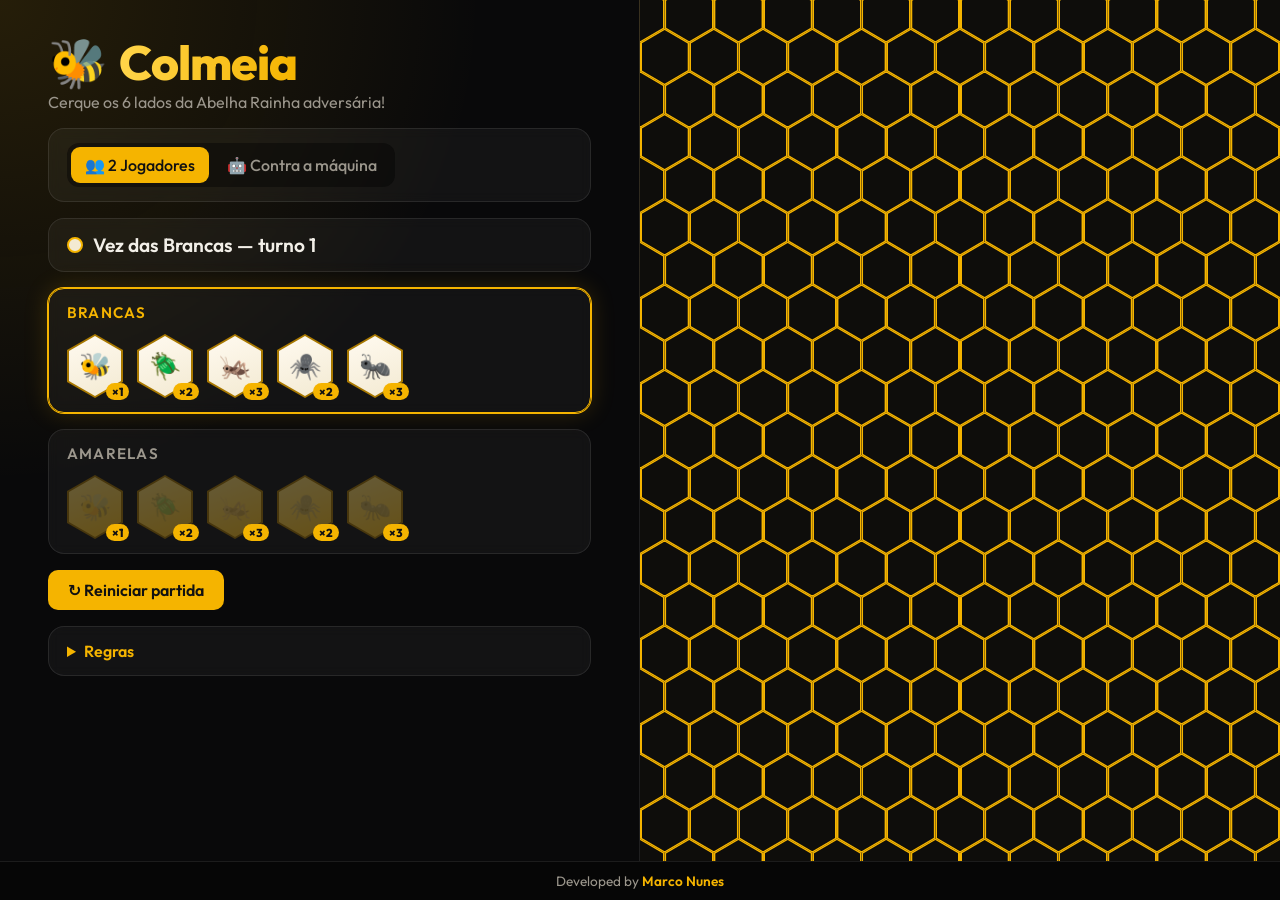
==== index.html @ 964f312e "Jogo Colmeia (Hive) em HTML, CSS e JS - Tabuleiro hexagonal com regras oficiais do Hive (colocação, " ====
<!DOCTYPE html>
<html lang="pt-BR">
<head>
  <meta charset="UTF-8">
  <meta name="viewport" content="width=device-width, initial-scale=1.0, viewport-fit=cover">
  <meta name="theme-color" content="#09090a">
  <title>Colmeia</title>
  <link rel="preconnect" href="https://fonts.googleapis.com">
  <link rel="preconnect" href="https://fonts.gstatic.com" crossorigin>
  <link href="https://fonts.googleapis.com/css2?family=Outfit:wght@400;500;600;800&display=swap" rel="stylesheet">
  <link rel="stylesheet" href="style.css">
</head>
<body>
  <main class="jogo">
    <!-- Metade esquerda: painel do jogo (no celular, vira barra de cima + bandeja de baixo) -->
    <section class="painel">
      <header class="topo">
        <h1><span class="logo">🐝</span><span class="titulo">Colmeia</span></h1>
        <p class="subtitulo">Cerque os 6 lados da Abelha Rainha adversária!</p>
        <button class="abrir-menu" id="abrir-menu" aria-label="Abrir menu">☰</button>
      </header>

      <div class="cartao placar">
        <div id="status" class="status"></div>
        <div id="mensagem" class="mensagem"></div>
      </div>

      <div class="reservas">
        <div class="reserva cartao" id="reserva-branco">
          <h2></h2>
          <div class="pecas"></div>
        </div>
        <div class="reserva cartao" id="reserva-preto">
          <h2></h2>
          <div class="pecas"></div>
        </div>
      </div>

      <div id="info" class="info cartao"></div>

      <!-- Menu: no computador fica no painel; no celular abre por cima -->
      <div class="menu" id="menu">
        <div class="menu-folha">
          <div class="menu-cabecalho">
            <span>Menu</span>
            <button class="fechar-menu" id="fechar-menu" aria-label="Fechar menu">✕</button>
          </div>

          <div class="cartao controles">
            <div class="modos">
              <button class="modo ativo" data-modo="dois">👥 2 Jogadores</button>
              <button class="modo" data-modo="maquina">🤖 Contra a máquina</button>
            </div>
            <label class="nivel" id="nivel-box" hidden>
              Nível
              <select id="nivel">
                <option value="facil">Fácil</option>
                <option value="normal" selected>Normal</option>
              </select>
            </label>
          </div>

          <button id="reiniciar" class="botao">↻ Reiniciar partida</button>

          <details class="regras cartao">
            <summary>Regras</summary>
            <ul>
              <li><b>Objetivo:</b> cercar os 6 lados da Rainha adversária (com peças de qualquer cor). Se as duas forem cercadas ao mesmo tempo, empata.</li>
              <li><b>No seu turno:</b> coloque uma peça da reserva <i>ou</i> mova uma peça do tabuleiro.</li>
              <li><b>Colocação:</b> a 1ª peça vai no centro; a 2ª encosta nela. Depois, a peça nova só pode encostar em peças da sua cor e nunca em peças do adversário.</li>
              <li><b>Rainha:</b> deve entrar até o seu 4º turno. Antes disso você não pode mover peças.</li>
              <li><b>Colmeia única:</b> nenhum movimento pode separar a colmeia em duas partes.</li>
              <li><b>Deslizar:</b> a peça precisa caber fisicamente no caminho. Gafanhoto e Besouro são exceções.</li>
            </ul>
          </details>

        </div>
      </div>
    </section>

    <!-- Metade direita: a colmeia (tabuleiro) -->
    <section class="colmeia" id="colmeia"></section>
  </main>

  <footer class="rodape">
    Developed by <strong>Marco Nunes</strong>
  </footer>

  <script src="script.js"></script>
</body>
</html>
---- style.css ----
* {
  margin: 0;
  padding: 0;
  box-sizing: border-box;
}

[hidden] { display: none !important; }

:root {
  --hex: polygon(50% 0%, 100% 25%, 100% 75%, 50% 100%, 0% 75%, 0% 25%);

  --fundo: #09090a;
  --cartao: rgba(255, 255, 255, 0.045);
  --linha: rgba(255, 255, 255, 0.09);
  --texto: #f2efe8;
  --suave: #9b968c;

  --mel: #f5b400;
  --mel-claro: #ffd54a;
  --mel-escuro: #a87800;

  --branca: #f3ead2;
  --preta: #ffc21a;
  --verde: #2ecc71;
}

html, body {
  height: 100%;
  overflow: hidden;
  background: var(--fundo);
  color: var(--texto);
  font-family: 'Outfit', system-ui, sans-serif;
}

body {
  display: flex;
  flex-direction: column;
  height: 100dvh;
}

.jogo {
  flex: 1;
  display: flex;
  min-height: 0;
}

/* ---------- Painel (metade esquerda) ---------- */
.painel {
  width: 50%;
  height: 100%;
  overflow-y: auto;
  padding: 32px clamp(16px, 4vw, 48px);
  display: flex;
  flex-direction: column;
  gap: 16px;
  background:
    radial-gradient(circle at 0% 0%, rgba(245, 180, 0, 0.12), transparent 45%),
    var(--fundo);
  border-right: 1px solid var(--linha);
}

.topo h1 {
  display: flex;
  align-items: center;
  gap: 12px;
  font-size: clamp(2rem, 4vw, 3rem);
  font-weight: 800;
  letter-spacing: -0.02em;
}

.topo .titulo {
  background: linear-gradient(90deg, var(--mel-claro), var(--mel));
  -webkit-background-clip: text;
  background-clip: text;
  color: transparent;
}

.subtitulo {
  color: var(--suave);
}

.cartao {
  background: var(--cartao);
  border: 1px solid var(--linha);
  border-radius: 16px;
  padding: 14px 18px;
  backdrop-filter: blur(6px);
}

/* Modos de jogo */
.controles {
  display: flex;
  flex-wrap: wrap;
  align-items: center;
  gap: 12px;
}

.modos {
  display: flex;
  padding: 4px;
  gap: 4px;
  background: rgba(0, 0, 0, 0.4);
  border-radius: 12px;
}

.modo {
  border: none;
  background: transparent;
  color: var(--suave);
  font: inherit;
  font-weight: 500;
  padding: 8px 14px;
  border-radius: 9px;
  cursor: pointer;
  transition: background 0.2s, color 0.2s;
}

.modo:hover { color: var(--texto); }

.modo.ativo {
  background: var(--mel);
  color: #111;
}

.nivel {
  display: flex;
  align-items: center;
  gap: 8px;
  color: var(--suave);
}

.nivel select {
  font: inherit;
  color: var(--texto);
  background: #1a1a1c;
  border: 1px solid var(--linha);
  border-radius: 8px;
  padding: 6px 10px;
}

/* Status */
.status {
  display: flex;
  align-items: center;
  gap: 10px;
  font-size: 1.2rem;
  font-weight: 600;
}

.status .bolinha {
  width: 16px;
  height: 16px;
  border-radius: 50%;
  border: 2px solid var(--mel);
}

.status .bolinha.branco { background: var(--branca); }
.status .bolinha.preto { background: var(--preta); }

.mensagem {
  min-height: 1.3em;
  margin-top: 4px;
  color: #ff8a80;
}

.mensagem:empty { display: none; }

.mensagem.vitoria {
  color: var(--mel-claro);
  font-size: 1.5rem;
  font-weight: 800;
}

/* Reservas */
.reservas {
  display: grid;
  gap: 16px;
}

.reserva {
  transition: border-color 0.25s, box-shadow 0.25s;
}

.reserva.vez {
  border-color: var(--mel);
  box-shadow: 0 0 0 1px var(--mel), 0 0 24px rgba(245, 180, 0, 0.18);
}

.reserva h2 {
  font-size: 0.95rem;
  font-weight: 600;
  color: var(--suave);
  text-transform: uppercase;
  letter-spacing: 0.08em;
  margin-bottom: 12px;
}

.reserva.vez h2 { color: var(--mel); }

.pecas {
  display: flex;
  flex-wrap: wrap;
  gap: 14px;
}

.slot { position: relative; }

.ficha {
  width: 56px;
  height: 64px;
  border: none;
  background: var(--mel-escuro);
  clip-path: var(--hex);
  cursor: pointer;
  display: flex;
  align-items: center;
  justify-content: center;
  transition: transform 0.15s ease, background 0.15s;
}

.ficha .face {
  width: calc(100% - 4px);
  height: calc(100% - 4px);
  clip-path: var(--hex);
  display: flex;
  align-items: center;
  justify-content: center;
  font-size: 26px;
}

.ficha.branco .face { background: linear-gradient(160deg, #fffaf0, var(--branca)); }
.ficha.preto .face { background: linear-gradient(160deg, #ffe07a, var(--preta)); }

.ficha:hover:not(:disabled) {
  transform: scale(1.12);
  background: var(--mel);
}

.ficha.ativa { background: var(--mel-claro); }
.ficha.ativa .face {
  width: calc(100% - 10px);
  height: calc(100% - 10px);
}

.ficha:disabled {
  cursor: not-allowed;
  opacity: 0.35;
}

.qtd {
  position: absolute;
  right: -6px;
  bottom: -2px;
  background: var(--mel);
  color: #111;
  font-size: 0.72rem;
  font-weight: 800;
  padding: 1px 6px;
  border-radius: 10px;
}

.info { line-height: 1.5; }
.info:empty { display: none; }
.info small { color: var(--suave); }

.botao {
  align-self: flex-start;
  padding: 10px 20px;
  font: inherit;
  font-weight: 600;
  color: #111;
  background: var(--mel);
  border: none;
  border-radius: 10px;
  cursor: pointer;
  transition: transform 0.15s, background 0.15s;
}

.botao:hover {
  background: var(--mel-claro);
  transform: translateY(-1px);
}

.regras summary {
  cursor: pointer;
  font-weight: 600;
  color: var(--mel);
}

.regras ul {
  margin-top: 10px;
  padding-left: 20px;
  line-height: 1.6;
  color: #d6d1c6;
}

/* ---------- Colmeia (metade direita) ---------- */
.colmeia {
  position: relative;
  width: 50%;
  height: 100%;
  overflow: hidden;
  background: radial-gradient(circle at center, #1c1503 0%, var(--fundo) 75%);
}

.gomo .borda,
.gomo .miolo {
  clip-path: var(--hex);
}

/* Wrapper: posição e animação (sem clip-path para a sombra aparecer) */
.gomo {
  position: absolute;
  cursor: pointer;
  transition: transform 0.2s ease, filter 0.2s ease;
  z-index: 1;
}

/* Linhas amarelas da colmeia */
.gomo .borda {
  width: 100%;
  height: 100%;
  background: var(--mel);
  display: flex;
  align-items: center;
  justify-content: center;
}

/* Interior — onde ficam as peças/imagens */
.gomo .miolo {
  position: relative;
  width: calc(100% - var(--espessura) * 2);
  height: calc(100% - var(--espessura) * 2);
  background: #0e0d0b center / cover no-repeat;
  display: flex;
  align-items: center;
  justify-content: center;
  font-size: var(--fonte);
  transition: background-color 0.2s ease;
}

.gomo .miolo.branco { background-color: var(--branca); }
.gomo .miolo.preto { background-color: var(--preta); }

.gomo .altura {
  position: absolute;
  bottom: 12%;
  font-size: 0.32em;
  font-weight: 800;
  color: #111;
  background: var(--mel-claro);
  padding: 0 6px;
  border-radius: 8px;
}

.gomo:hover {
  transform: scale(1.12);
  z-index: 10;
  filter: drop-shadow(0 0 10px rgba(245, 180, 0, 0.55));
}

.gomo:hover .borda { background: var(--mel-claro); }

.gomo:hover .miolo:not(.peca) {
  background-color: #3a2c05;
}

/* Última jogada */
.gomo.ultima .borda { background: #fff; }

/* Peça selecionada */
.gomo.origem {
  --espessura: 4px !important;
  z-index: 5;
  filter: drop-shadow(0 0 12px rgba(255, 213, 74, 0.8));
}

.gomo.origem .borda { background: var(--mel-claro); }

/* Destinos possíveis */
.gomo.destino .miolo:not(.peca) {
  background-color: rgba(46, 204, 113, 0.3);
  animation: pulsar 1.2s ease-in-out infinite;
}

.gomo.destino .borda { background: var(--verde); }

@keyframes pulsar {
  50% { background-color: rgba(46, 204, 113, 0.55); }
}

/* ---------- Rodapé ---------- */
.rodape {
  padding: 10px 16px;
  text-align: center;
  font-size: 0.85rem;
  color: var(--suave);
  border-top: 1px solid var(--linha);
  background: #060606;
}

.rodape strong {
  color: var(--mel);
  font-weight: 600;
}

/* ---------- Menu ---------- */
/* No computador o menu fica dentro do painel, como itens normais */
.menu,
.menu-folha { display: contents; }

.menu-cabecalho,
.abrir-menu { display: none; }

.topo { order: -2; }
.controles { order: -1; }

.abrir-menu,
.fechar-menu {
  width: 44px;
  height: 44px;
  flex-shrink: 0;
  align-items: center;
  justify-content: center;
  font-size: 1.3rem;
  color: var(--texto);
  background: var(--cartao);
  border: 1px solid var(--linha);
  border-radius: 12px;
  cursor: pointer;
}

body {
  touch-action: manipulation;
  -webkit-tap-highlight-color: transparent;
}

/* ---------- Celular / tablet: layout de app ---------- */
@media (max-width: 900px) {
  /* Barra de cima, tabuleiro no meio, reserva embaixo — tudo numa tela, sem rolar */
  .jogo {
    display: grid;
    grid-template-columns: 100%;
    grid-template-rows: auto auto minmax(0, 1fr) auto;
    grid-template-areas: "topo" "placar" "colmeia" "reservas";
  }

  .painel { display: contents; }

  .topo {
    grid-area: topo;
    display: flex;
    align-items: center;
    justify-content: space-between;
    padding: 10px 14px 8px;
    padding-top: max(10px, env(safe-area-inset-top));
  }

  .topo h1 { font-size: 1.5rem; gap: 8px; }
  .subtitulo { display: none; }
  .abrir-menu { display: flex; }

  .placar {
    grid-area: placar;
    margin: 0 12px 10px;
    padding: 10px 14px;
    border-radius: 12px;
  }

  .status { font-size: 1rem; }
  .mensagem { font-size: 0.9rem; }
  .mensagem.vitoria { font-size: 1.2rem; }

  .colmeia {
    grid-area: colmeia;
    width: 100%;
    height: auto;
    min-height: 0;
    border-top: 1px solid var(--linha);
    border-bottom: 1px solid var(--linha);
  }

  /* Dica flutua sobre a parte de baixo do tabuleiro (não muda o tamanho dele) */
  .info {
    grid-area: colmeia;
    align-self: end;
    z-index: 20;
    margin: 10px;
    padding: 8px 12px;
    font-size: 0.85rem;
    border-radius: 12px;
    background: rgba(20, 20, 22, 0.92);
    pointer-events: none;
  }

  /* Bandeja: só a reserva de quem está jogando */
  .reservas {
    grid-area: reservas;
    padding: 8px 12px;
    gap: 8px;
  }

  .reserva { padding: 8px 10px 10px; }
  .reserva:not(.vez) { display: none; }
  .reservas:not(:has(.vez)) .reserva { display: block; }   /* fim de jogo: mostra as duas */

  .reserva h2 {
    font-size: 0.72rem;
    margin-bottom: 6px;
  }

  .pecas {
    flex-wrap: nowrap;
    justify-content: space-around;
    gap: 6px;
  }

  .ficha { width: 54px; height: 62px; }
  .ficha .face { font-size: 26px; }

  .rodape {
    padding: 4px 12px;
    padding-bottom: max(4px, env(safe-area-inset-bottom));
    font-size: 0.7rem;
  }

  /* Menu abre por cima, vindo de baixo */
  .menu {
    display: none;
    position: fixed;
    inset: 0;
    z-index: 100;
    align-items: flex-end;
    background: rgba(0, 0, 0, 0.6);
    backdrop-filter: blur(4px);
  }

  .menu.aberto { display: flex; }

  .menu-folha {
    display: flex;
    flex-direction: column;
    gap: 14px;
    width: 100%;
    max-height: 85dvh;
    overflow-y: auto;
    padding: 16px 16px max(20px, env(safe-area-inset-bottom));
    background: #141416;
    border-top: 1px solid var(--linha);
    border-radius: 20px 20px 0 0;
    animation: subir 0.25s ease;
  }

  .menu-cabecalho {
    display: flex;
    align-items: center;
    justify-content: space-between;
    font-size: 1.1rem;
    font-weight: 600;
  }

  .fechar-menu { display: flex; }

  .modos { width: 100%; }
  .modo { flex: 1; padding: 12px 6px; }

  .botao {
    align-self: stretch;
    padding: 14px;
  }
}

/* Celular deitado: tabuleiro à direita, controles à esquerda */
@media (max-width: 900px) and (orientation: landscape) and (max-height: 500px) {
  .jogo {
    grid-template-columns: minmax(220px, 40%) 1fr;
    grid-template-rows: auto auto minmax(0, 1fr) auto;
    grid-template-areas: "topo colmeia" "placar colmeia" "info colmeia" "reservas colmeia";
  }

  .colmeia { border: none; border-left: 1px solid var(--linha); }
  .info { grid-area: info; align-self: start; background: var(--cartao); }
  .pecas { flex-wrap: wrap; justify-content: flex-start; }
  .ficha { width: 44px; height: 50px; }
  .ficha .face { font-size: 20px; }
}

@keyframes subir {
  from { transform: translateY(100%); }
}

@media (min-width: 901px) and (max-height: 760px) {
  .reservas { grid-template-columns: 1fr 1fr; }
  .pecas { gap: 10px; }
  .ficha { width: 46px; height: 52px; }
  .ficha .face { font-size: 21px; }
}

@media (max-width: 380px) {
  .ficha { width: 48px; height: 55px; }
  .ficha .face { font-size: 22px; }
}

/* Telas de toque: sem o efeito de crescer preso no último toque */
@media (hover: none) {
  .gomo:hover { transform: none; filter: none; }
  .gomo:hover .borda { background: var(--mel); }
}
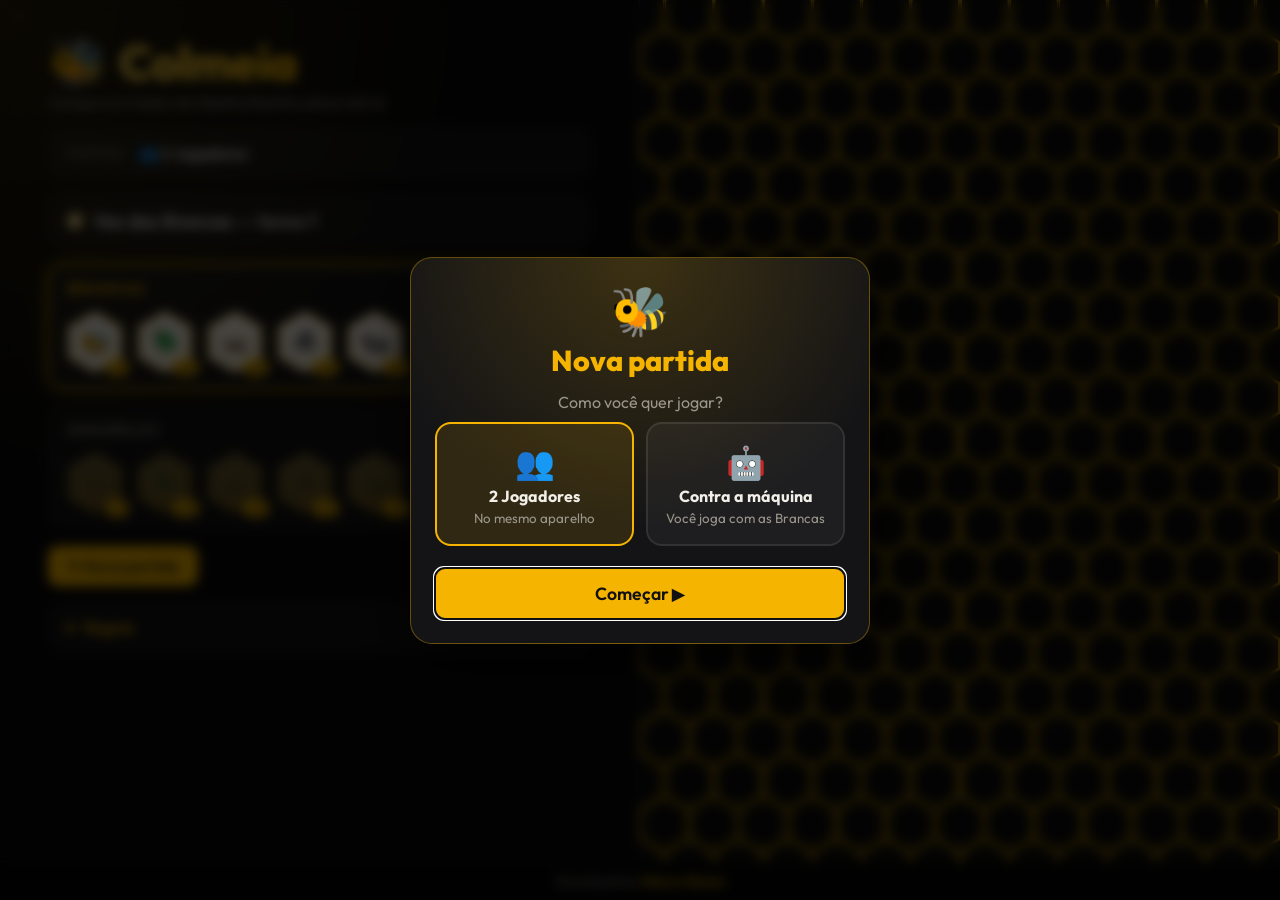
==== commit fceb6a4e: "Popup de nova partida para escolher modo e nível - Ao abrir o jogo, um popup pergunta: 2 jogadores o" ====
--- a/index.html
+++ b/index.html
@@ -47,20 +47,11 @@
           </div>
 
           <div class="cartao controles">
-            <div class="modos">
-              <button class="modo ativo" data-modo="dois">👥 2 Jogadores</button>
-              <button class="modo" data-modo="maquina">🤖 Contra a máquina</button>
-            </div>
-            <label class="nivel" id="nivel-box" hidden>
-              Nível
-              <select id="nivel">
-                <option value="facil">Fácil</option>
-                <option value="normal" selected>Normal</option>
-              </select>
-            </label>
+            <span class="modo-rotulo">Partida</span>
+            <span id="modo-atual" class="modo-atual"></span>
           </div>
 
-          <button id="reiniciar" class="botao">↻ Reiniciar partida</button>
+          <button id="reiniciar" class="botao">↻ Nova partida</button>
 
           <details class="regras cartao">
             <summary>Regras</summary>
@@ -82,6 +73,39 @@
     <section class="colmeia" id="colmeia"></section>
   </main>
 
+  <!-- Popup de nova partida: aparece ao abrir e ao reiniciar -->
+  <div class="inicio" id="inicio" role="dialog" aria-modal="true" aria-labelledby="inicio-titulo">
+    <div class="inicio-caixa">
+      <button class="fechar-inicio" id="fechar-inicio" aria-label="Voltar à partida" hidden>✕</button>
+      <div class="inicio-logo">🐝</div>
+      <h2 id="inicio-titulo">Nova partida</h2>
+      <p class="inicio-pergunta">Como você quer jogar?</p>
+
+      <div class="opcoes">
+        <button class="opcao" data-modo="dois">
+          <span class="opcao-icone">👥</span>
+          <b>2 Jogadores</b>
+          <small>No mesmo aparelho</small>
+        </button>
+        <button class="opcao" data-modo="maquina">
+          <span class="opcao-icone">🤖</span>
+          <b>Contra a máquina</b>
+          <small>Você joga com as Brancas</small>
+        </button>
+      </div>
+
+      <div class="niveis" id="niveis" hidden>
+        <p class="inicio-pergunta">Nível da máquina</p>
+        <div class="opcoes-nivel">
+          <button class="nivel-op" data-nivel="facil">😊 Fácil</button>
+          <button class="nivel-op" data-nivel="normal">🧠 Normal</button>
+        </div>
+      </div>
+
+      <button class="botao comecar" id="comecar">Começar ▶</button>
+    </div>
+  </div>
+
   <footer class="rodape">
     Developed by <strong>Marco Nunes</strong>
   </footer>
--- a/style.css
+++ b/style.css
@@ -606,3 +606,143 @@
   .gomo:hover { transform: none; filter: none; }
   .gomo:hover .borda { background: var(--mel); }
 }
+
+/* ---------- Modo atual (no menu) ---------- */
+.modo-rotulo {
+  color: var(--suave);
+  font-size: 0.8rem;
+  text-transform: uppercase;
+  letter-spacing: 0.08em;
+}
+
+.modo-atual { font-weight: 600; }
+
+/* ---------- Popup de nova partida ---------- */
+.inicio {
+  position: fixed;
+  inset: 0;
+  z-index: 200;
+  display: none;
+  align-items: center;
+  justify-content: center;
+  padding: 16px;
+  background: rgba(0, 0, 0, 0.72);
+  backdrop-filter: blur(6px);
+}
+
+.inicio.aberto { display: flex; }
+
+.inicio-caixa {
+  position: relative;
+  width: 100%;
+  max-width: 460px;
+  max-height: calc(100dvh - 32px);
+  overflow-y: auto;
+  padding: 28px 24px 24px;
+  text-align: center;
+  background:
+    radial-gradient(circle at 50% 0%, rgba(245, 180, 0, 0.18), transparent 60%),
+    #141416;
+  border: 1px solid rgba(245, 180, 0, 0.35);
+  border-radius: 22px;
+  box-shadow: 0 20px 60px rgba(0, 0, 0, 0.6);
+  animation: aparecer 0.25s ease;
+}
+
+.inicio-logo {
+  font-size: 3rem;
+  line-height: 1;
+  animation: voar 2.4s ease-in-out infinite;
+}
+
+.inicio-caixa h2 {
+  margin-top: 8px;
+  font-size: 1.8rem;
+  font-weight: 800;
+  color: var(--mel);
+}
+
+.inicio-pergunta {
+  margin: 14px 0 10px;
+  color: var(--suave);
+}
+
+.fechar-inicio {
+  position: absolute;
+  top: 12px;
+  right: 12px;
+  width: 40px;
+  height: 40px;
+  font-size: 1.1rem;
+  color: var(--texto);
+  background: var(--cartao);
+  border: 1px solid var(--linha);
+  border-radius: 12px;
+  cursor: pointer;
+}
+
+.opcoes {
+  display: grid;
+  grid-template-columns: 1fr 1fr;
+  gap: 12px;
+}
+
+.opcao,
+.nivel-op {
+  font: inherit;
+  color: var(--texto);
+  background: var(--cartao);
+  border: 2px solid var(--linha);
+  border-radius: 16px;
+  cursor: pointer;
+  transition: border-color 0.2s, background 0.2s, transform 0.15s;
+}
+
+.opcao {
+  display: flex;
+  flex-direction: column;
+  align-items: center;
+  gap: 4px;
+  padding: 18px 10px;
+}
+
+.opcao-icone { font-size: 2rem; }
+.opcao small { color: var(--suave); }
+
+.opcao:hover,
+.nivel-op:hover { transform: translateY(-2px); border-color: rgba(245, 180, 0, 0.5); }
+
+.opcao.ativo,
+.nivel-op.ativo {
+  border-color: var(--mel);
+  background: rgba(245, 180, 0, 0.12);
+}
+
+.opcoes-nivel {
+  display: grid;
+  grid-template-columns: 1fr 1fr;
+  gap: 12px;
+}
+
+.nivel-op { padding: 12px; font-weight: 600; }
+
+.botao.comecar {
+  width: 100%;
+  margin-top: 22px;
+  padding: 14px;
+  font-size: 1.1rem;
+}
+
+@keyframes aparecer {
+  from { opacity: 0; transform: scale(0.94) translateY(10px); }
+}
+
+@keyframes voar {
+  50% { transform: translateY(-6px) rotate(-6deg); }
+}
+
+@media (max-width: 380px) {
+  .opcoes { grid-template-columns: 1fr; }
+  .opcao { flex-direction: row; justify-content: center; padding: 14px; gap: 10px; }
+  .opcao small { display: none; }
+}
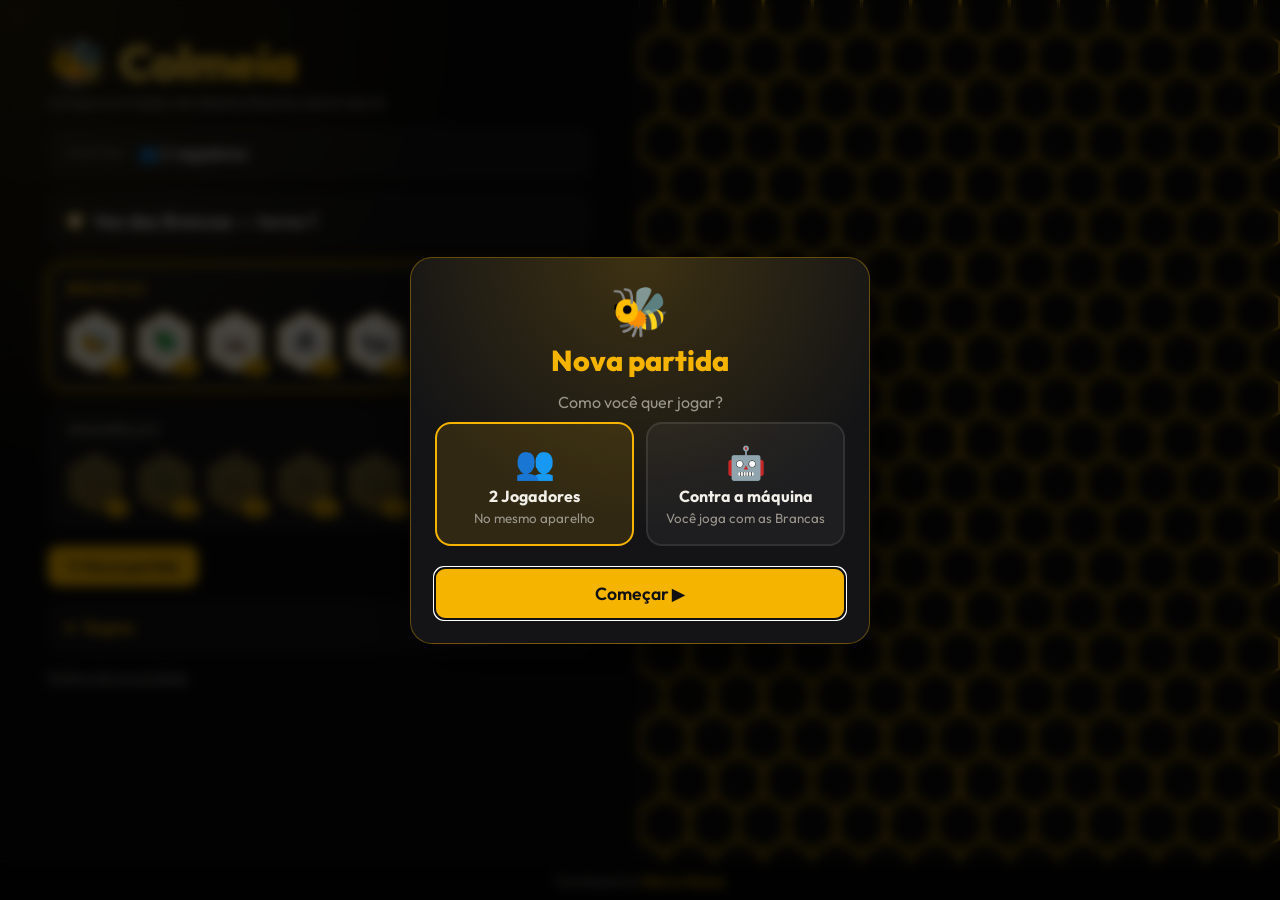
==== commit 6ec02be6: "Transforma o jogo em PWA para publicar na Google Play - manifest.json com nome, cores, tela cheia e " ====
--- a/index.html
+++ b/index.html
@@ -4,7 +4,14 @@
   <meta charset="UTF-8">
   <meta name="viewport" content="width=device-width, initial-scale=1.0, viewport-fit=cover">
   <meta name="theme-color" content="#09090a">
+  <meta name="description" content="Cerque a Abelha Rainha adversária neste jogo de estratégia com peças hexagonais.">
+  <meta name="mobile-web-app-capable" content="yes">
+  <meta name="apple-mobile-web-app-capable" content="yes">
+  <meta name="apple-mobile-web-app-status-bar-style" content="black-translucent">
   <title>Colmeia</title>
+  <link rel="manifest" href="manifest.json">
+  <link rel="icon" type="image/png" href="icons/icon-192.png">
+  <link rel="apple-touch-icon" href="icons/apple-touch-icon.png">
   <link rel="preconnect" href="https://fonts.googleapis.com">
   <link rel="preconnect" href="https://fonts.gstatic.com" crossorigin>
   <link href="https://fonts.googleapis.com/css2?family=Outfit:wght@400;500;600;800&display=swap" rel="stylesheet">
@@ -65,6 +72,8 @@
             </ul>
           </details>
 
+          <a class="link-privacidade" href="privacidade.html">Política de privacidade</a>
+
         </div>
       </div>
     </section>
@@ -111,5 +120,11 @@
   </footer>
 
   <script src="script.js"></script>
+  <script>
+    // Instala o service worker (funcionar offline / virar app)
+    if ('serviceWorker' in navigator) {
+      window.addEventListener('load', () => navigator.serviceWorker.register('service-worker.js'));
+    }
+  </script>
 </body>
 </html>
--- a/style.css
+++ b/style.css
@@ -746,3 +746,10 @@
   .opcao { flex-direction: row; justify-content: center; padding: 14px; gap: 10px; }
   .opcao small { display: none; }
 }
+
+.link-privacidade {
+  color: var(--suave);
+  font-size: 0.85rem;
+}
+
+.link-privacidade:hover { color: var(--mel); }
